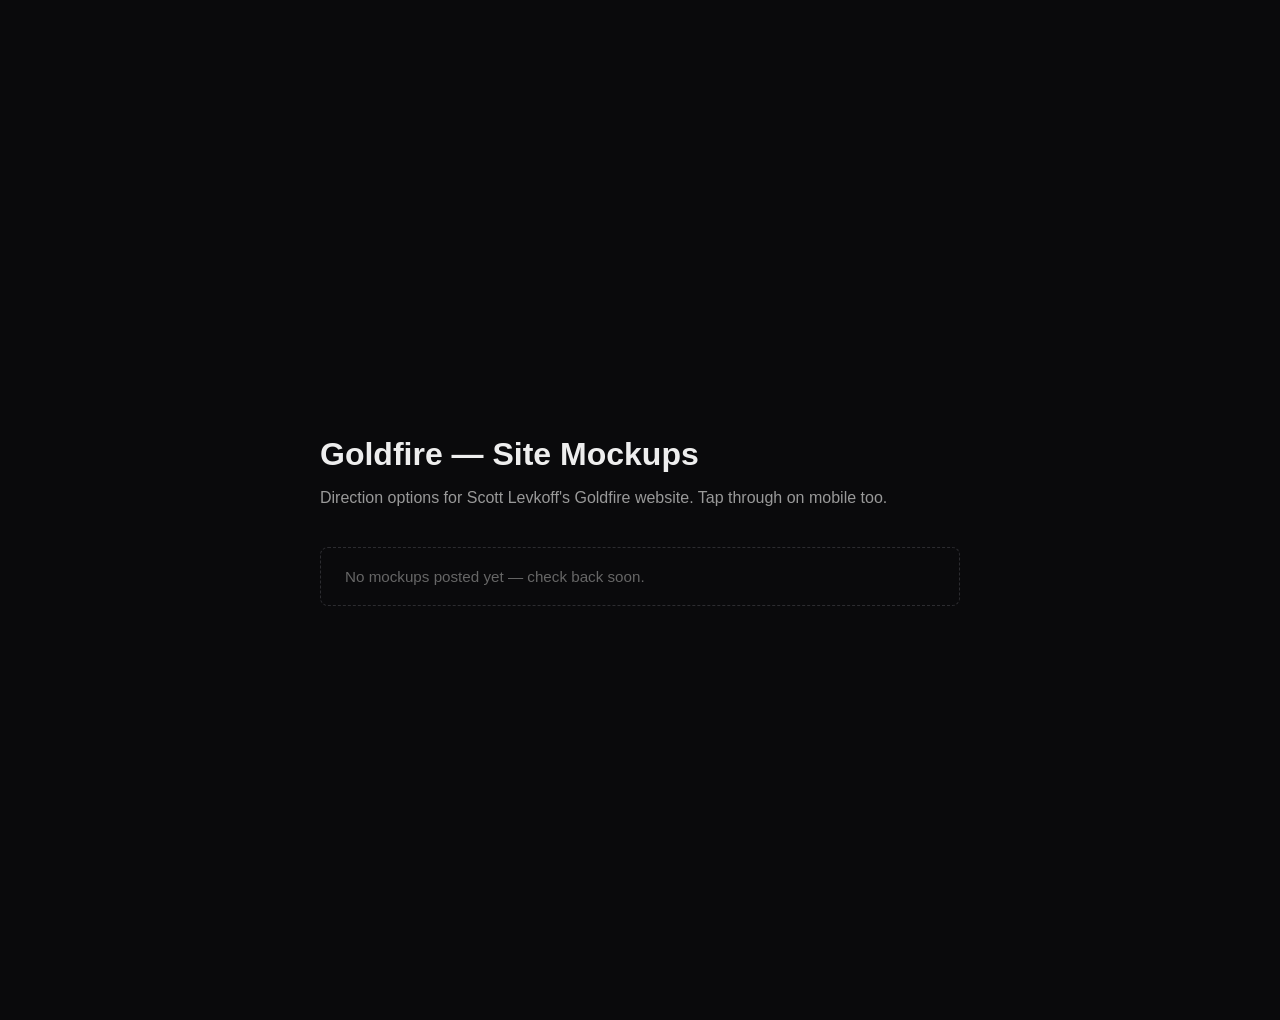
==== index.html @ 8764bab9 "Scaffold mockup gallery" ====
<!DOCTYPE html>
<html lang="en">
<head>
<meta charset="UTF-8">
<meta name="viewport" content="width=device-width, initial-scale=1">
<title>GOLDFIRE — Site Mockups</title>
<style>
  body{background:#0a0a0c;color:#eee;font-family:-apple-system,Helvetica,Arial,sans-serif;margin:0;padding:60px 20px;min-height:100vh;display:flex;align-items:center;justify-content:center}
  .wrap{max-width:640px;width:100%}
  h1{font-size:2rem;margin-bottom:6px}
  p.lead{color:#999;margin-bottom:40px}
  ul{list-style:none;padding:0;margin:0;display:flex;flex-direction:column;gap:14px}
  a{display:block;background:#1a1a1e;border:1px solid #2c2c30;border-radius:8px;padding:20px 24px;color:#eee;text-decoration:none;transition:.15s}
  a:hover{border-color:#e2a53d;background:#1e1e23}
  a b{display:block;font-size:1.1rem;margin-bottom:4px}
  a span{color:#999;font-size:0.9rem}
  .empty{color:#666;font-size:0.95rem;border:1px dashed #2c2c30;border-radius:8px;padding:20px 24px}
</style>
</head>
<body>
<div class="wrap">
  <h1>Goldfire — Site Mockups</h1>
  <p class="lead">Direction options for Scott Levkoff's Goldfire website. Tap through on mobile too.</p>
  <ul>
    <li class="empty">No mockups posted yet — check back soon.</li>
  </ul>
</div>
</body>
</html>
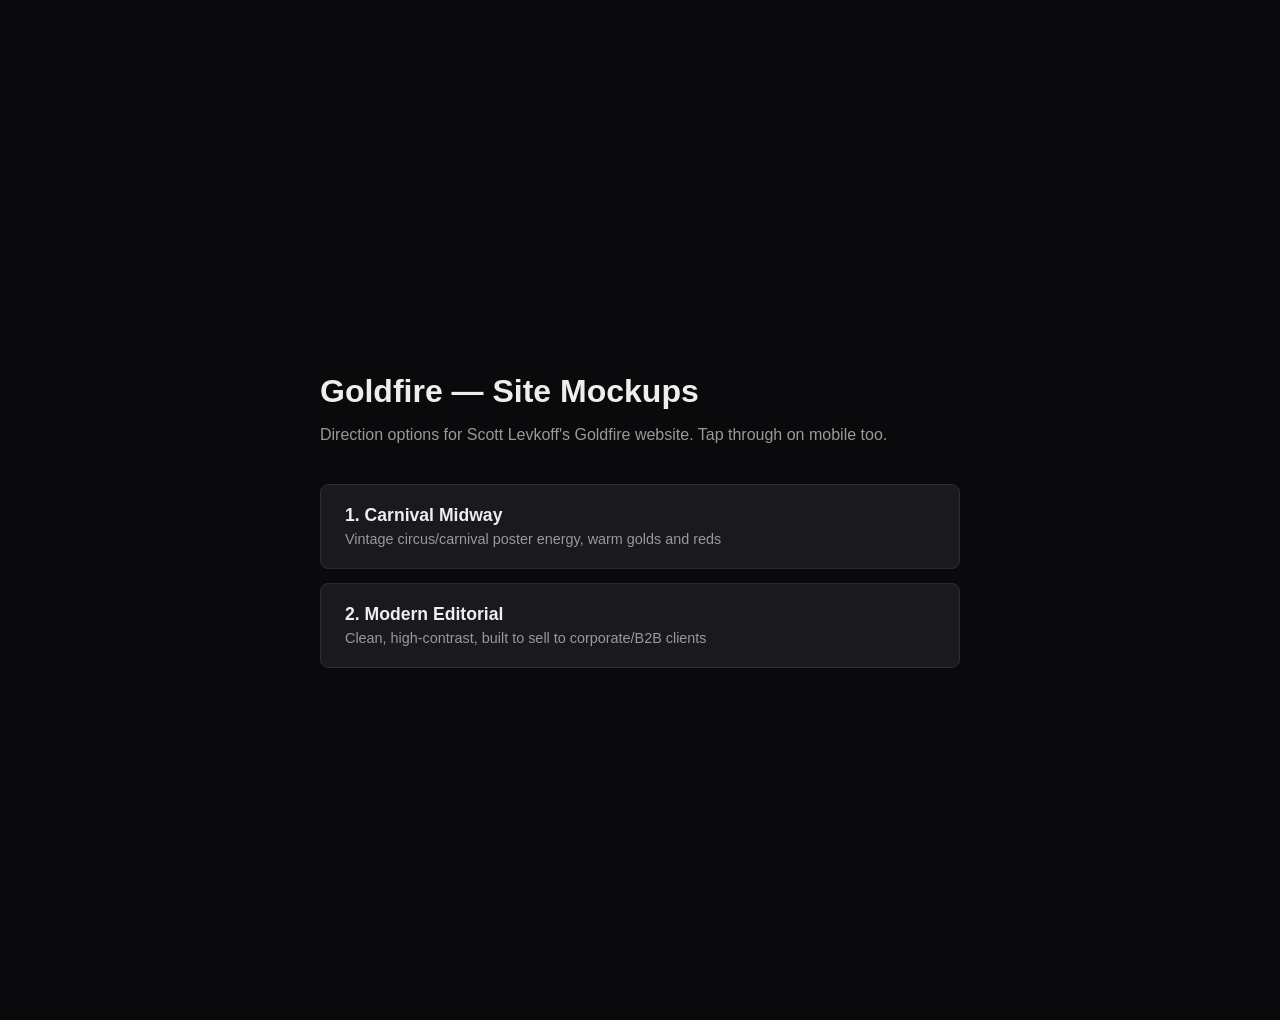
==== commit 90a405fd: "Add two mockup directions: Carnival Midway and Modern Editorial" ====
--- a/index.html
+++ b/index.html
@@ -22,7 +22,8 @@
   <h1>Goldfire — Site Mockups</h1>
   <p class="lead">Direction options for Scott Levkoff's Goldfire website. Tap through on mobile too.</p>
   <ul>
-    <li class="empty">No mockups posted yet — check back soon.</li>
+    <li><a href="01-carnival-midway/"><b>1. Carnival Midway</b><span>Vintage circus/carnival poster energy, warm golds and reds</span></a></li>
+    <li><a href="02-modern-editorial/"><b>2. Modern Editorial</b><span>Clean, high-contrast, built to sell to corporate/B2B clients</span></a></li>
   </ul>
 </div>
 </body>
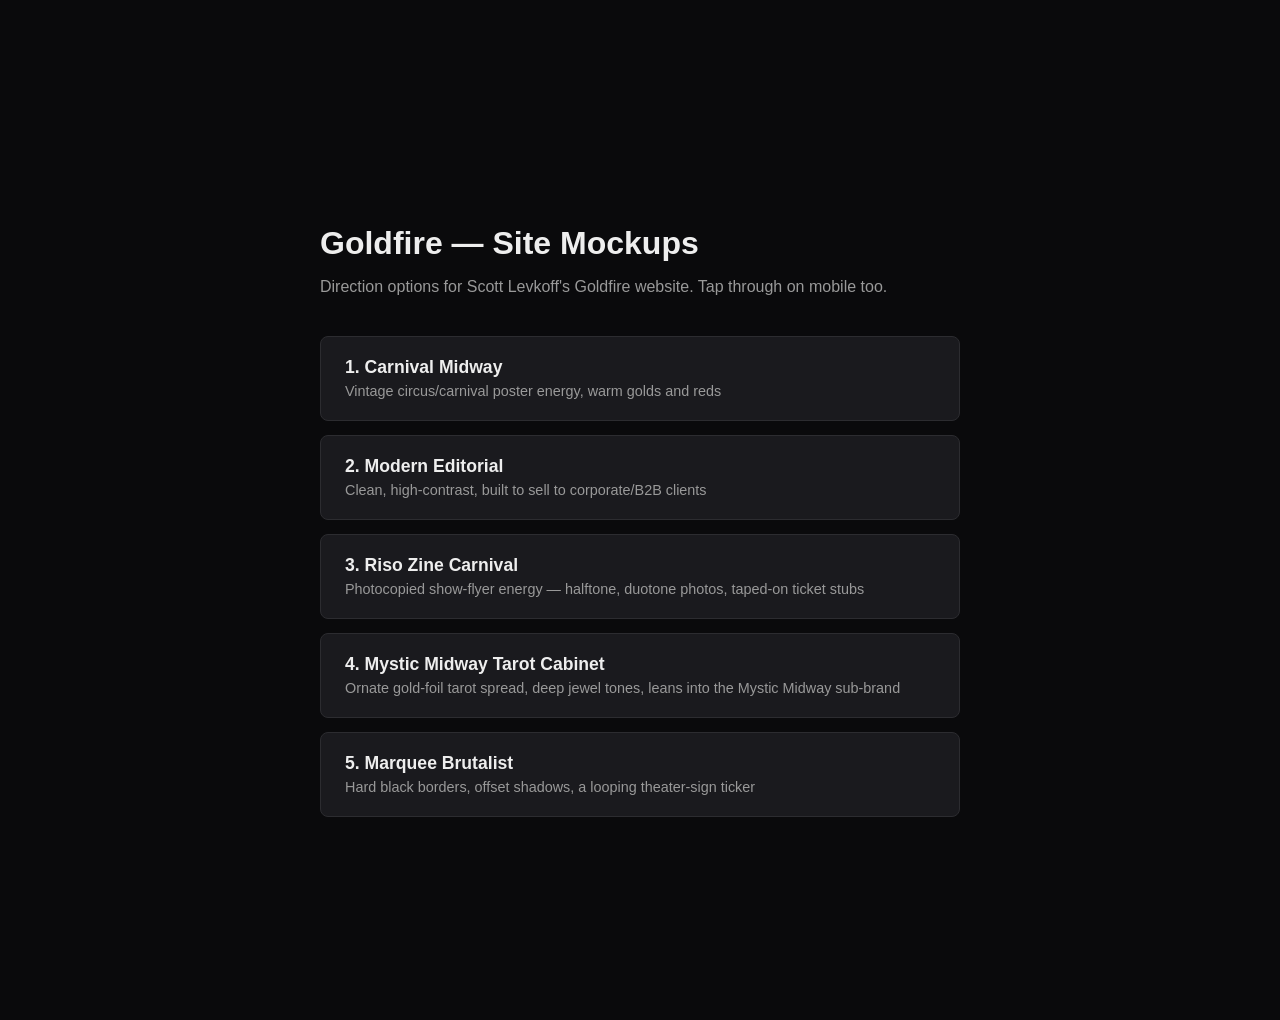
==== commit 271e7e1f: "Add three more mockup directions: Riso Zine, Tarot Cabinet, Marquee Brutalist" ====
--- a/index.html
+++ b/index.html
@@ -24,6 +24,9 @@
   <ul>
     <li><a href="01-carnival-midway/"><b>1. Carnival Midway</b><span>Vintage circus/carnival poster energy, warm golds and reds</span></a></li>
     <li><a href="02-modern-editorial/"><b>2. Modern Editorial</b><span>Clean, high-contrast, built to sell to corporate/B2B clients</span></a></li>
+    <li><a href="03-riso-zine/"><b>3. Riso Zine Carnival</b><span>Photocopied show-flyer energy — halftone, duotone photos, taped-on ticket stubs</span></a></li>
+    <li><a href="04-tarot-cabinet/"><b>4. Mystic Midway Tarot Cabinet</b><span>Ornate gold-foil tarot spread, deep jewel tones, leans into the Mystic Midway sub-brand</span></a></li>
+    <li><a href="05-marquee-brutalist/"><b>5. Marquee Brutalist</b><span>Hard black borders, offset shadows, a looping theater-sign ticker</span></a></li>
   </ul>
 </div>
 </body>
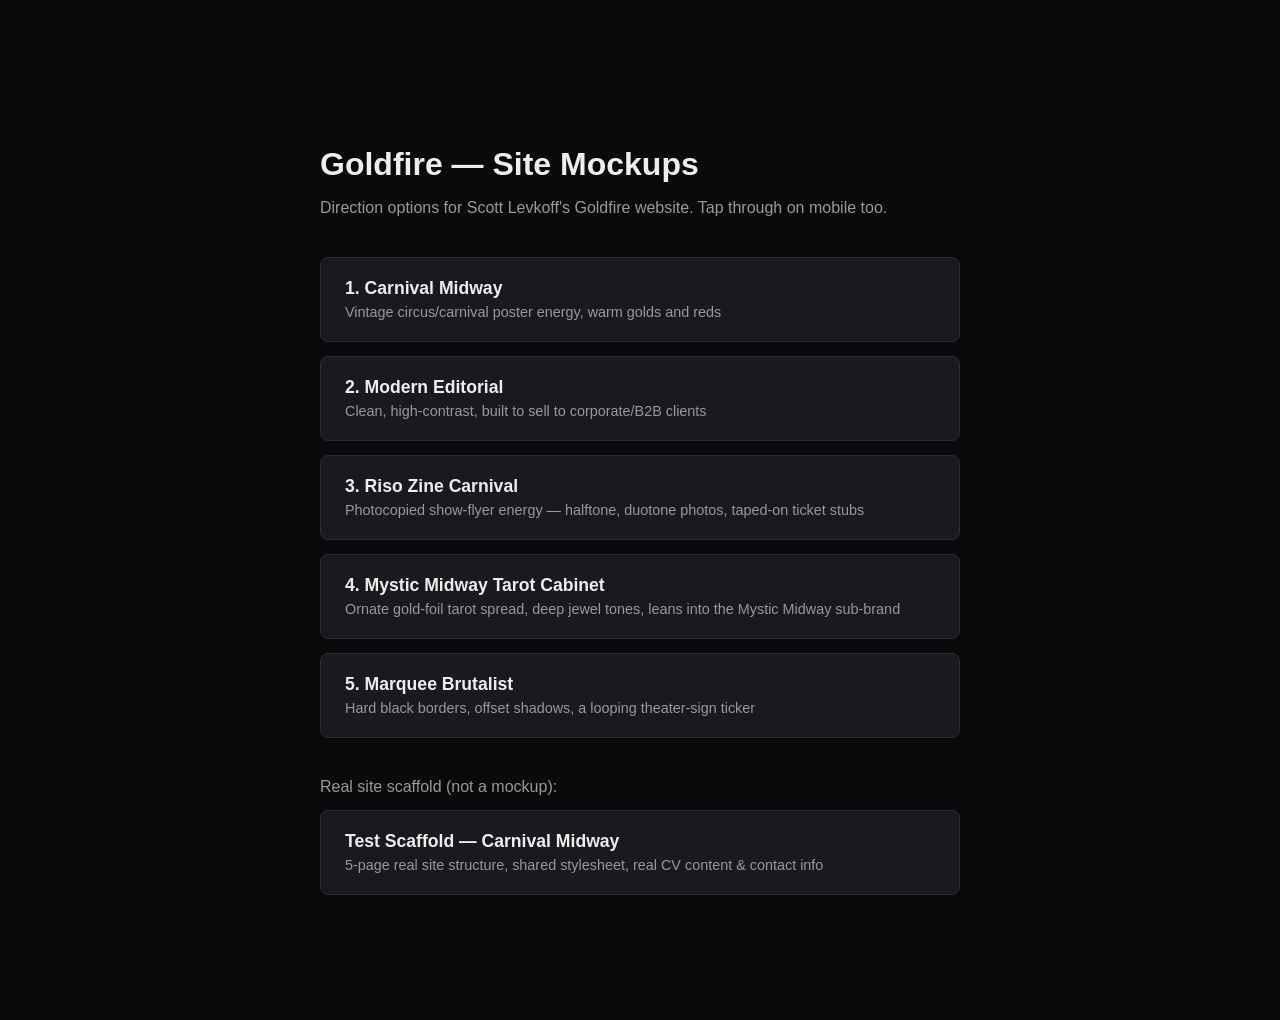
==== commit 365a6964: "Add site-scaffold: real multi-page Carnival Midway site structure" ====
--- a/index.html
+++ b/index.html
@@ -28,6 +28,10 @@
     <li><a href="04-tarot-cabinet/"><b>4. Mystic Midway Tarot Cabinet</b><span>Ornate gold-foil tarot spread, deep jewel tones, leans into the Mystic Midway sub-brand</span></a></li>
     <li><a href="05-marquee-brutalist/"><b>5. Marquee Brutalist</b><span>Hard black borders, offset shadows, a looping theater-sign ticker</span></a></li>
   </ul>
+  <p class="lead" style="margin:40px 0 14px">Real site scaffold (not a mockup):</p>
+  <ul>
+    <li><a href="site-scaffold/"><b>Test Scaffold — Carnival Midway</b><span>5-page real site structure, shared stylesheet, real CV content &amp; contact info</span></a></li>
+  </ul>
 </div>
 </body>
 </html>
